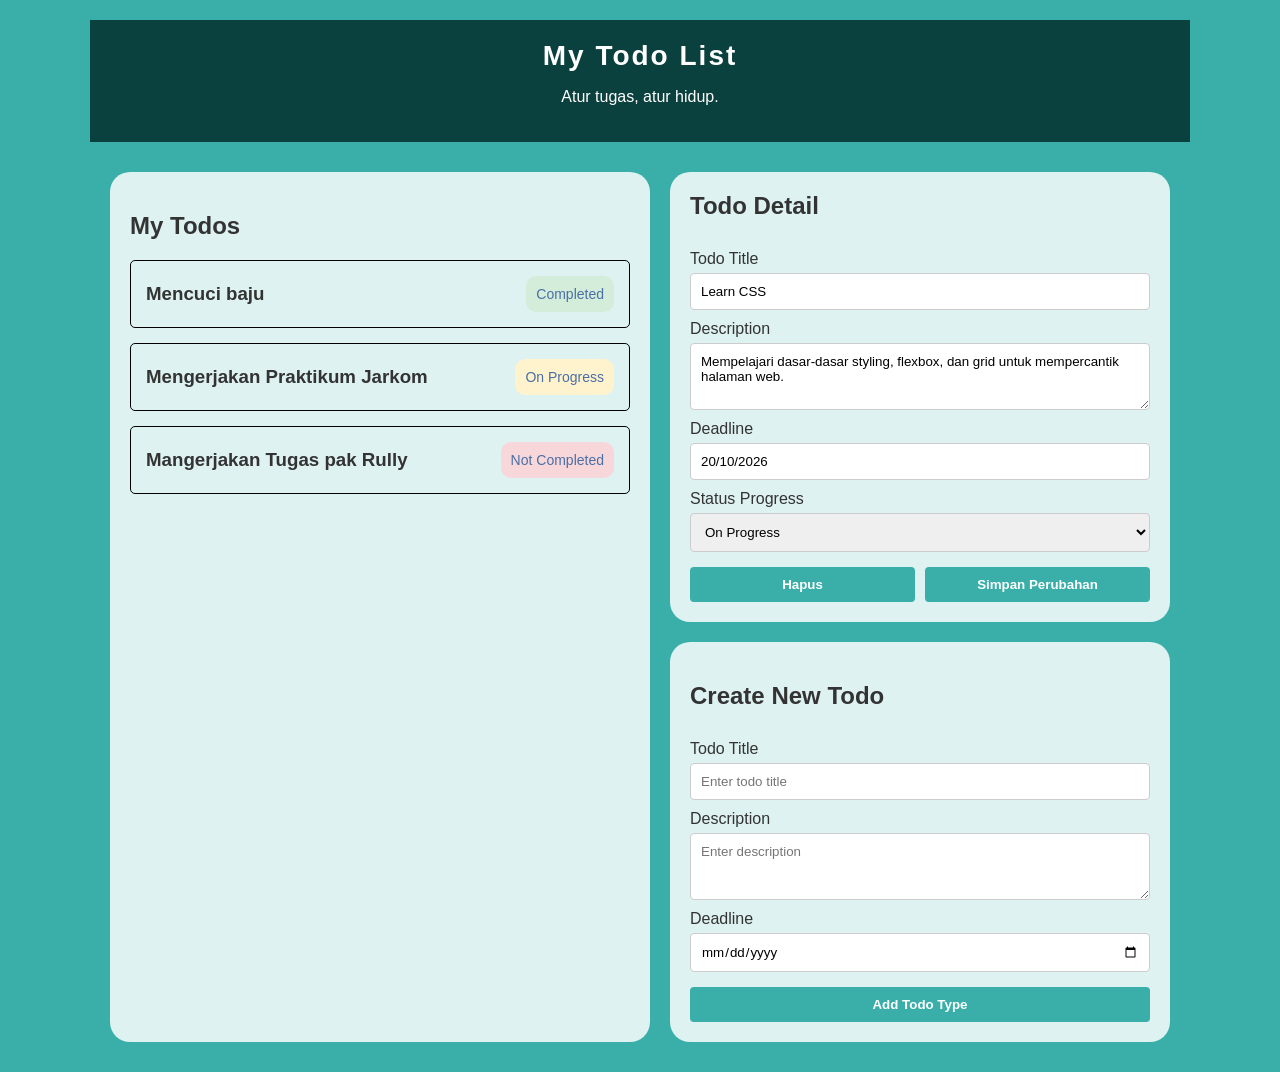
==== index.html @ be854b9b "First Commit" ====
<!DOCTYPE html>
<html lang="en">
<head>
    <meta charset="UTF-8">
    <meta name="viewport" content="width=device-width, initial-scale=1.0">
    <title>Todo App</title>
    <link rel="stylesheet" href="style.css">
</head>
<body>

    <header>
        <h1>My Todo List</h1>
        <p>Atur tugas, atur hidup.</p>
        <div class="header-line"></div>
    </header>

    <main class="container">

        <section class="todo-panel">
            <h2>My Todos</h2>

            <div class="todo-item">
                <h3>Mencuci baju</h3>
                <span class="completed">Completed</span>
            </div>
            
            <div class="todo-item">
                <h3>Mengerjakan Praktikum Jarkom</h3>
                <span class="progress">On Progress</span>
            </div>
            
            <div class="todo-item">
                <h3>Mangerjakan Tugas pak Rully</h3>
                <span class="not-started">Not Completed</span>
            </div>
        </section>
        
        <div class="right-column">
            
            <aside class="detail-panel">
                <h2>Todo Detail</h2>

                <form>
                    <label for="detail-title">Todo Title</label>
                    <input type="text" id="detail-title" value="Learn CSS" readonly>

                    <label for="detail-description">Description</label>
                    <textarea id="detail-description" rows="3" readonly>Mempelajari dasar-dasar styling, flexbox, dan grid untuk mempercantik halaman web.</textarea>
                    
                    <label for="detail-deadline">Deadline</label>
                    <input type="text" id="detail-deadline" value="20/10/2026" readonly>

                    <label for="detail-status">Status Progress</label>
                    <select id="detail-status">
                        <option value="not-started">Belum Selesai</option>
                        <option value="progress" selected>On Progress</option>
                        <option value="completed">Selesai</option>
                    </select>

                    <div class="button-group">
                        <button type="button" class="btn">Hapus</button>
                        <button type="button" class="btn">Simpan Perubahan</button>
                    </div>
                </form>
            </aside>

            <aside class="create-panel">
                <h2>Create New Todo</h2>

                <form>
                    <label for="new-title">Todo Title</label>
                    <input type="text" id="new-title" placeholder="Enter todo title">

                    <label for="new-description">Description</label>
                    <textarea id="new-description" rows="3" placeholder="Enter description"></textarea>

                    <label for="new-deadline">Deadline</label>
                    <input type="date" id="new-deadline">

                     <div class="button-group">
                        <button type="button" class="btn">Add Todo Type</button>
                    </div>
                </form>
            </aside>

        </div>

    </main>

</body>
</html>
---- style.css ----
* {
    box-sizing: border-box;
}

body {
    font-family: Arial, sans-serif;
    margin: 0;
    background-color: #3aafa9;
    color: #333;
}

header {
    background-color: #0a403d; 
    color: white;
    text-align: center;
    padding: 20px;
    max-width: 1100px; 
    margin: 20px auto 0 auto;

}

header h1 {
    margin: 0;
    font-size: 28px;
    letter-spacing: 2px;
}

.container {
    display: flex;
    gap: 20px;
    max-width: 1100px;
    margin: 30px auto;
    padding: 0 20px;
}

.todo-panel {
    flex: 1;
    background-color: #def2f1;
    padding: 20px;
    border-radius: 20px;
}

.todo-item {
    display: flex;
    justify-content: space-between;
    align-items: center;
    
    border: 1px solid #000;
    padding: 15px;
    margin-bottom: 15px;
    border-radius: 5px;
}

.todo-item h3 {
    margin: 0;
}

.todo-item span {
    color: #4a6fa5;
    font-size: 14px;
}

.completed {
    background-color: #d4edda;
    color: #218838;
    padding: 10px;
    border-radius: 10px;
}

.progress {
    background-color: #fff3cd;
    color: #856404;
    padding: 10px;
    border-radius: 10px;
}

.not-started {
    background-color: #f8d7da;
    color: #721c24;
    padding: 10px;
    border-radius: 10px;
}

.right-column {
    flex: 1;
    display: flex;
    flex-direction: column;
    gap: 20px; 
}

.right-column .detail-panel,
.right-column .create-panel {
    width: 100%;
}

.create-panel {
    flex: 1;
    background-color: #def2f1;
    padding: 20px;
    border-radius: 20px;
}

.detail-panel {
    flex: 1;
    background-color: #def2f1;
    padding: 20px;
    border-radius: 20px;
}

.detail-panel h2 {
    margin-top: 0;
}

form {
    display: flex;
    flex-direction: column;
}

label {
    margin-top: 10px;
    margin-bottom: 5px;
}

input,
textarea,
select {
    padding: 10px;
    border: 1px solid #ccc;
    border-radius: 4px;
    font-family: Arial, sans-serif;
}

.button-group {
    display: flex;
    gap: 10px; 
    justify-content: flex-end; 
    margin-top: 15px;
}

.button-group button {
    margin-top: 0; 
    flex: 1; 
}

.btn {
    background-color: #3aafa9; 
    color: white;
    border: none;
    padding: 10px;
    border-radius: 4px;
    cursor: pointer;
    font-weight: bold;
}


.btn:hover {
    background-color: #365580;
}





@media (max-width: 768px) {
    .container {
        flex-direction: column;
    }

    .todo-panel,
    .right-column,
    .detail-panel,
    .create-panel {
        width: 100%;
    }
}
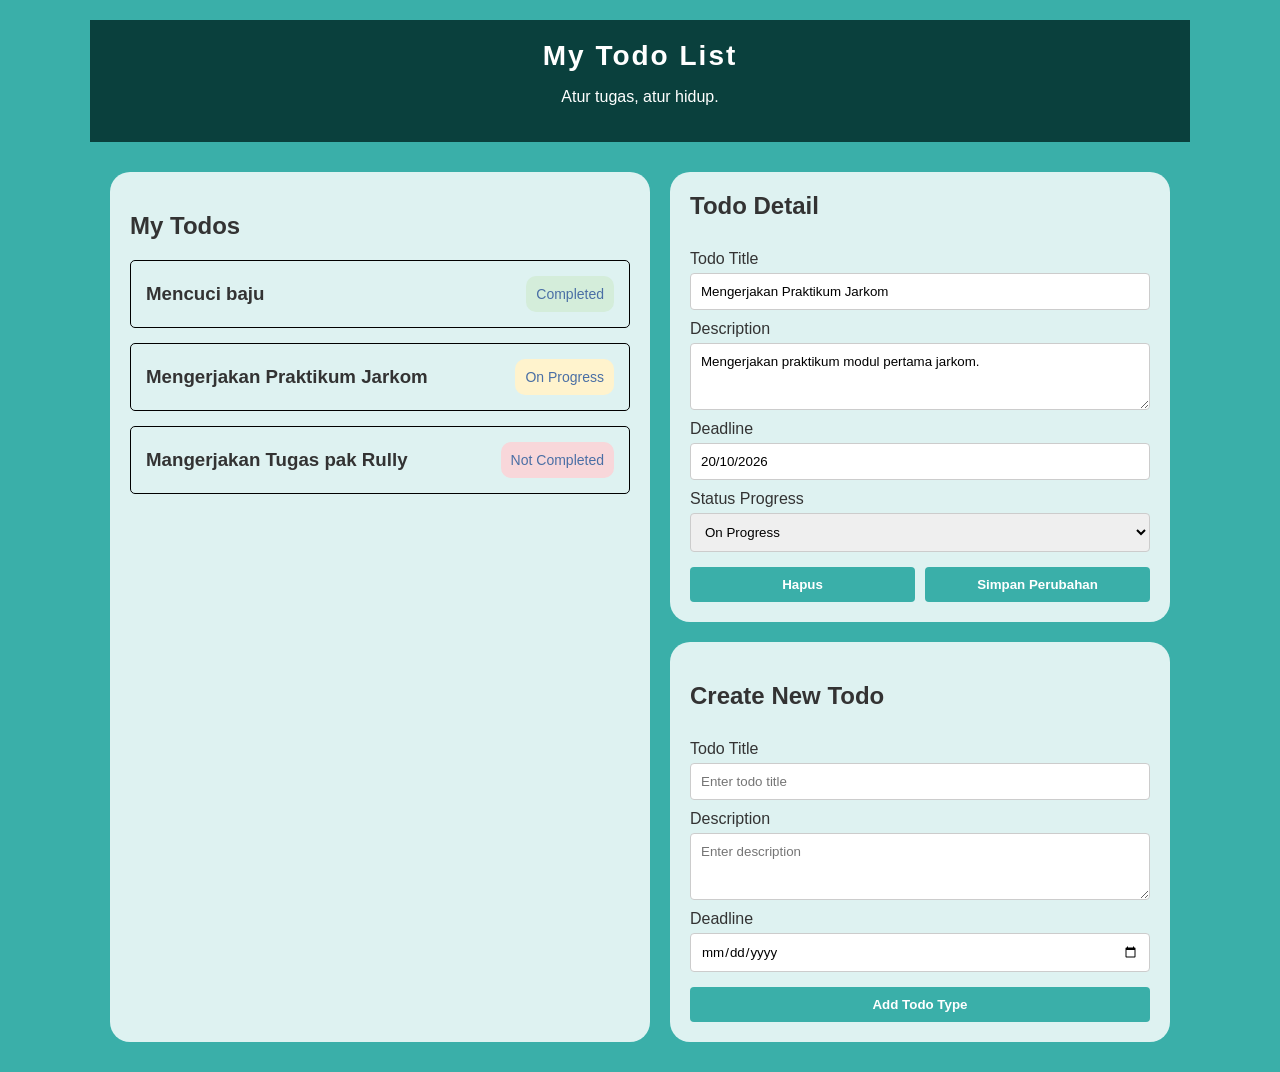
==== commit 5d11facb: "Second Commit" ====
--- a/index.html
+++ b/index.html
@@ -42,10 +42,10 @@
 
                 <form>
                     <label for="detail-title">Todo Title</label>
-                    <input type="text" id="detail-title" value="Learn CSS" readonly>
+                    <input type="text" id="detail-title" value="Mengerjakan Praktikum Jarkom" readonly>
 
                     <label for="detail-description">Description</label>
-                    <textarea id="detail-description" rows="3" readonly>Mempelajari dasar-dasar styling, flexbox, dan grid untuk mempercantik halaman web.</textarea>
+                    <textarea id="detail-description" rows="3" readonly>Mengerjakan praktikum modul pertama jarkom.</textarea>
                     
                     <label for="detail-deadline">Deadline</label>
                     <input type="text" id="detail-deadline" value="20/10/2026" readonly>
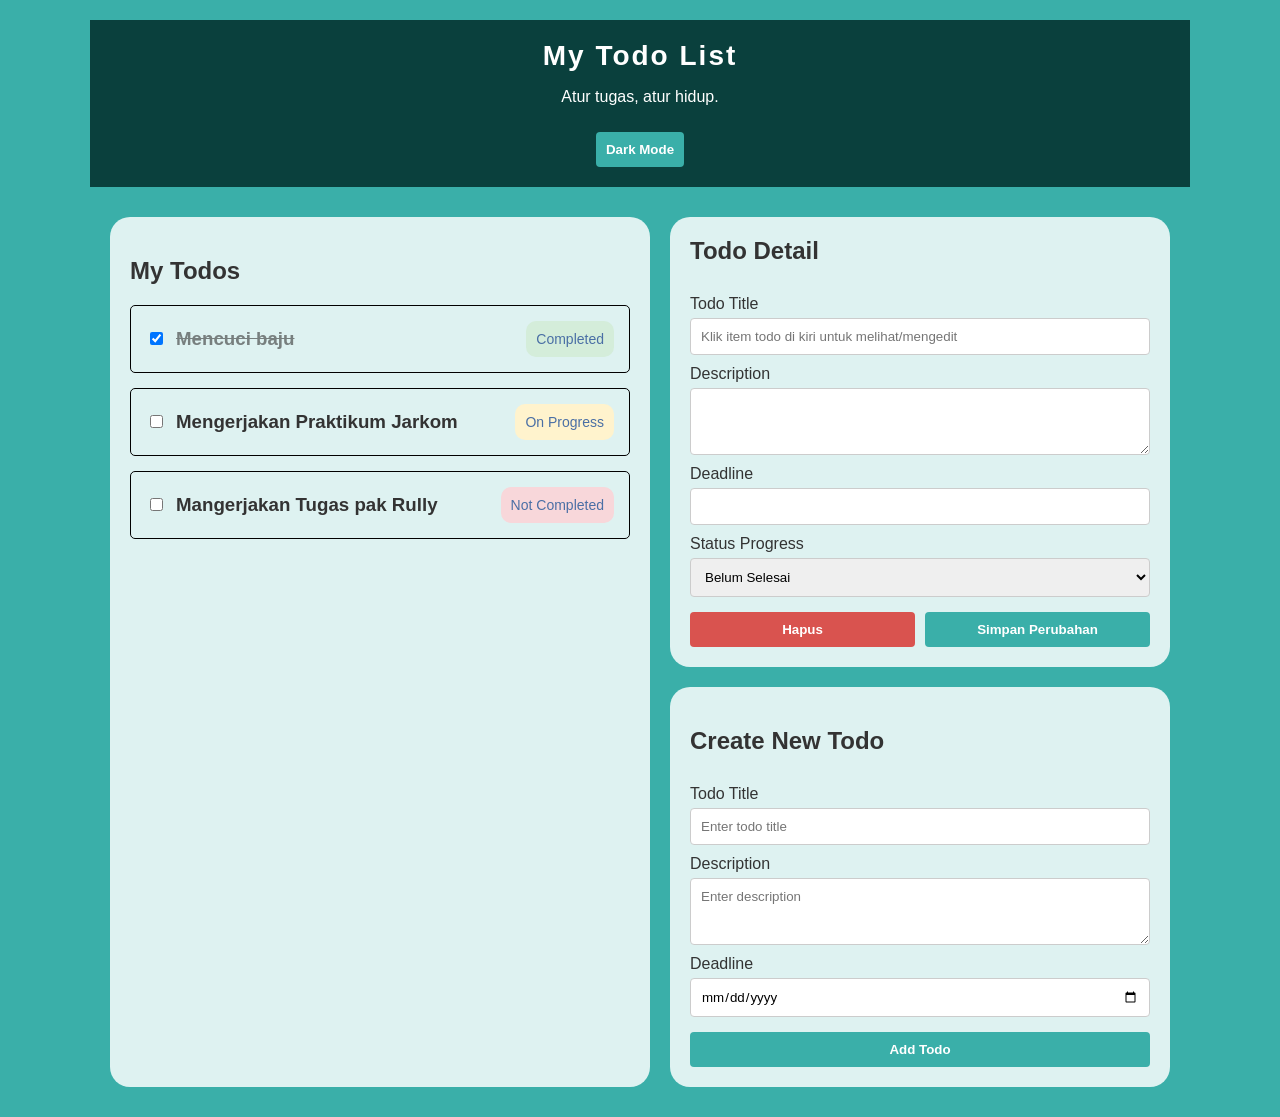
==== commit babe8424: "update css" ====
--- a/index.html
+++ b/index.html
@@ -11,6 +11,7 @@
     <header>
         <h1>My Todo List</h1>
         <p>Atur tugas, atur hidup.</p>
+        <button id="theme-toggle" class="btn" style="margin-top: 10px;"> Dark Mode</button>
         <div class="header-line"></div>
     </header>
 
@@ -19,20 +20,7 @@
         <section class="todo-panel">
             <h2>My Todos</h2>
 
-            <div class="todo-item">
-                <h3>Mencuci baju</h3>
-                <span class="completed">Completed</span>
-            </div>
-            
-            <div class="todo-item">
-                <h3>Mengerjakan Praktikum Jarkom</h3>
-                <span class="progress">On Progress</span>
-            </div>
-            
-            <div class="todo-item">
-                <h3>Mangerjakan Tugas pak Rully</h3>
-                <span class="not-started">Not Completed</span>
-            </div>
+            <div id="todo-container"></div>
         </section>
         
         <div class="right-column">
@@ -40,26 +28,26 @@
             <aside class="detail-panel">
                 <h2>Todo Detail</h2>
 
-                <form>
+                <form id="detail-form">
                     <label for="detail-title">Todo Title</label>
-                    <input type="text" id="detail-title" value="Mengerjakan Praktikum Jarkom" readonly>
+                    <input type="text" id="detail-title" readonly placeholder="Klik item todo di kiri untuk melihat/mengedit">
 
                     <label for="detail-description">Description</label>
-                    <textarea id="detail-description" rows="3" readonly>Mengerjakan praktikum modul pertama jarkom.</textarea>
+                    <textarea id="detail-description" rows="3" readonly></textarea>
                     
                     <label for="detail-deadline">Deadline</label>
-                    <input type="text" id="detail-deadline" value="20/10/2026" readonly>
+                    <input type="text" id="detail-deadline" readonly>
 
                     <label for="detail-status">Status Progress</label>
                     <select id="detail-status">
                         <option value="not-started">Belum Selesai</option>
-                        <option value="progress" selected>On Progress</option>
+                        <option value="progress">On Progress</option>
                         <option value="completed">Selesai</option>
                     </select>
 
                     <div class="button-group">
-                        <button type="button" class="btn">Hapus</button>
-                        <button type="button" class="btn">Simpan Perubahan</button>
+                        <button type="button" id="btn-delete-detail" class="btn btn-delete">Hapus</button>
+                        <button type="button" id="btn-save-detail" class="btn">Simpan Perubahan</button>
                     </div>
                 </form>
             </aside>
@@ -67,9 +55,9 @@
             <aside class="create-panel">
                 <h2>Create New Todo</h2>
 
-                <form>
+                <form id="create-todo-form">
                     <label for="new-title">Todo Title</label>
-                    <input type="text" id="new-title" placeholder="Enter todo title">
+                    <input type="text" id="new-title" placeholder="Enter todo title" required>
 
                     <label for="new-description">Description</label>
                     <textarea id="new-description" rows="3" placeholder="Enter description"></textarea>
@@ -78,7 +66,7 @@
                     <input type="date" id="new-deadline">
 
                      <div class="button-group">
-                        <button type="button" class="btn">Add Todo Type</button>
+                        <button type="submit" class="btn">Add Todo</button>
                     </div>
                 </form>
             </aside>
@@ -87,5 +75,6 @@
 
     </main>
 
+    <script src="index.js"></script>
 </body>
 </html>
--- a/style.css
+++ b/style.css
@@ -172,4 +172,45 @@
     .create-panel {
         width: 100%;
     }
+}
+.btn-sm {
+    padding: 5px 10px;
+    font-size: 12px;
+}
+
+.btn-delete {
+    background-color: #d9534f;
+}
+
+.btn-delete:hover {
+    background-color: #c9302c;
+}
+
+body.dark-mode {
+    background-color: #1a202c;
+    color: #e2e8f0;
+}
+
+body.dark-mode header {
+    background-color: #0f172a;
+}
+
+body.dark-mode .todo-panel,
+body.dark-mode .detail-panel,
+body.dark-mode .create-panel {
+    background-color: #2d3748;
+    color: #f7fafc;
+}
+
+body.dark-mode .todo-item {
+    border-color: #4a5568;
+    background-color: #1a202c;
+}
+
+body.dark-mode input,
+body.dark-mode textarea,
+body.dark-mode select {
+    background-color: #1a202c;
+    color: #ffffff;
+    border-color: #4a5568;
 }
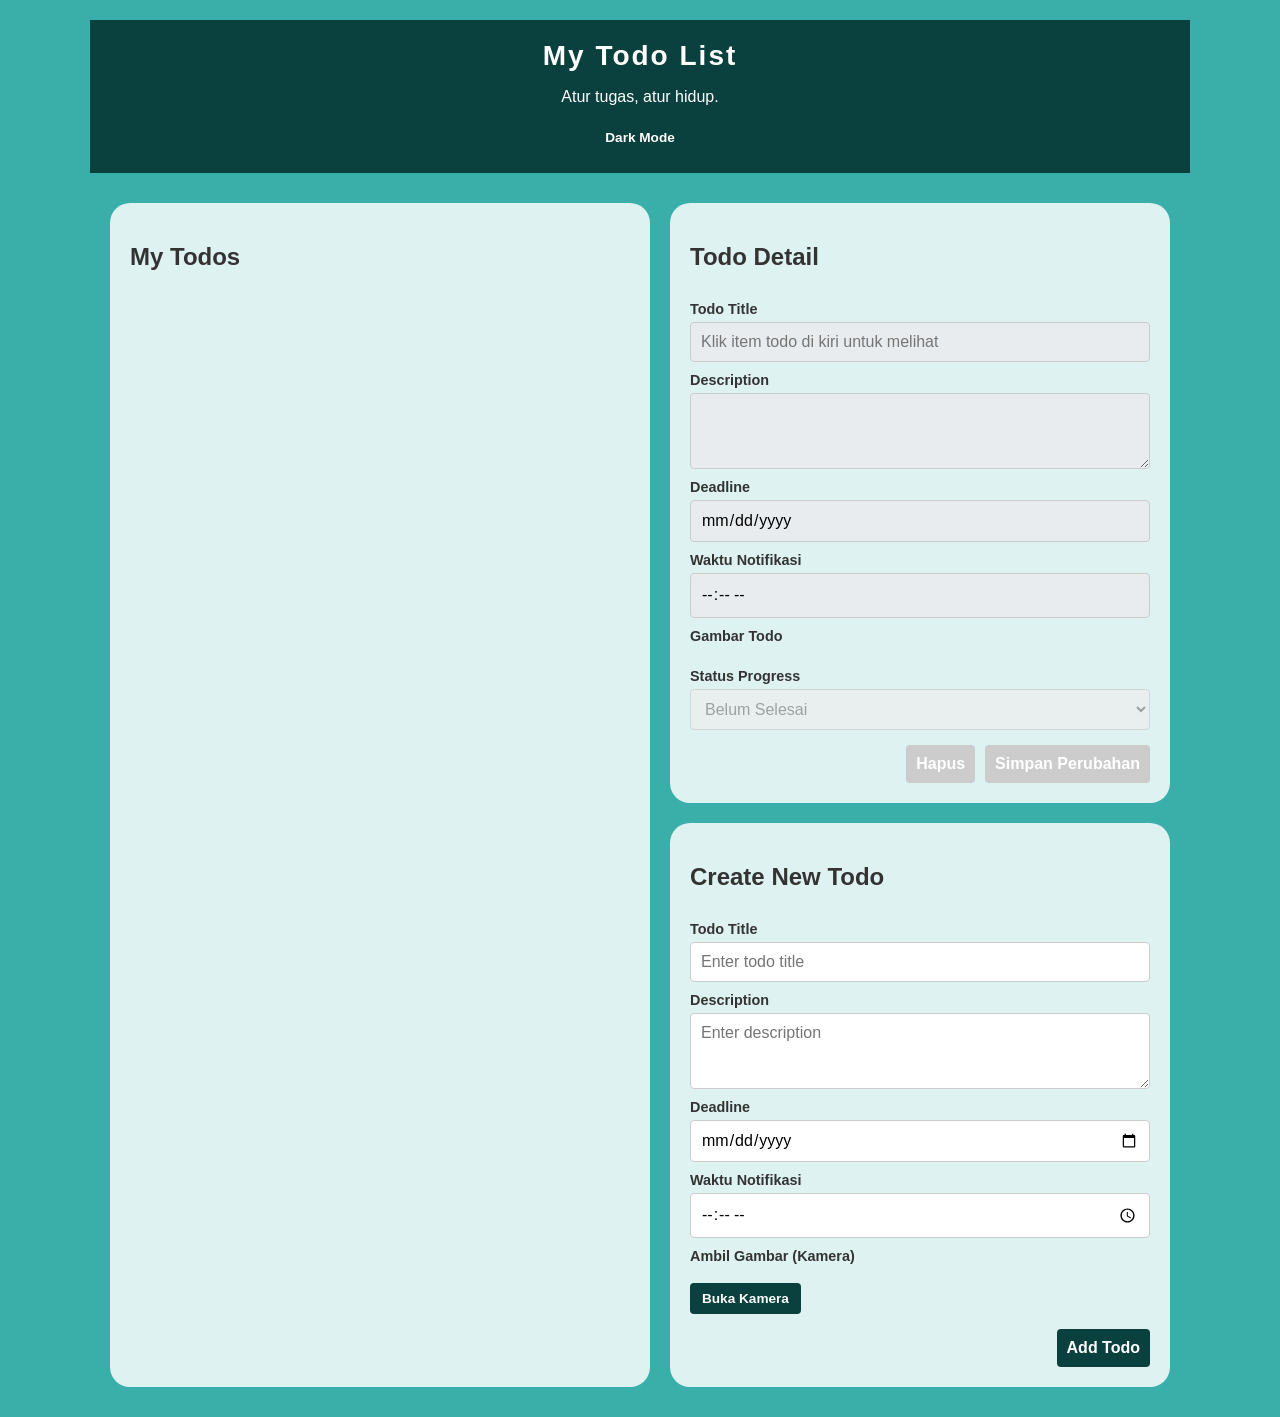
==== commit 2b166882: "task 3" ====
--- a/index.html
+++ b/index.html
@@ -1,63 +1,64 @@
 <!DOCTYPE html>
-<html lang="en">
+<html lang="id">
 <head>
     <meta charset="UTF-8">
     <meta name="viewport" content="width=device-width, initial-scale=1.0">
     <title>Todo App</title>
     <link rel="stylesheet" href="style.css">
+    <meta name="theme-color" content="#0a403d">
 </head>
 <body>
-
     <header>
         <h1>My Todo List</h1>
         <p>Atur tugas, atur hidup.</p>
-        <button id="theme-toggle" class="btn" style="margin-top: 10px;"> Dark Mode</button>
+        <button id="theme-toggle" class="btn btn-sm" aria-label="Ubah tema gelap atau terang"> Dark Mode</button>
         <div class="header-line"></div>
     </header>
 
-    <main class="container">
-
-        <section class="todo-panel">
-            <h2>My Todos</h2>
-
-            <div id="todo-container"></div>
+    <main id="main-content" class="container" tabindex="-1">
+        <section class="todo-panel" aria-labelledby="todo-heading">
+            <h2 id="todo-heading">My Todos</h2>
+            <div id="todo-container" aria-live="polite" role="list"></div>
         </section>
         
         <div class="right-column">
-            
-            <aside class="detail-panel">
-                <h2>Todo Detail</h2>
-
+            <aside class="detail-panel" aria-labelledby="detail-heading">
+                <h2 id="detail-heading">Todo Detail</h2>
                 <form id="detail-form">
                     <label for="detail-title">Todo Title</label>
-                    <input type="text" id="detail-title" readonly placeholder="Klik item todo di kiri untuk melihat/mengedit">
+                    <input type="text" id="detail-title" readonly placeholder="Klik item todo di kiri untuk melihat">
 
                     <label for="detail-description">Description</label>
                     <textarea id="detail-description" rows="3" readonly></textarea>
                     
                     <label for="detail-deadline">Deadline</label>
-                    <input type="text" id="detail-deadline" readonly>
+                    <input type="date" id="detail-deadline" readonly>
+
+                    <label for="detail-notif-time">Waktu Notifikasi</label>
+                    <input type="time" id="detail-notif-time" readonly>
+
+                    <p style="margin-top: 10px; font-weight: bold; font-size: 0.9rem;">Gambar Todo</p>
+                    <img id="detail-image-preview" src="" alt="Preview gambar detail todo" style="display: none; max-width: 100%; border-radius: 5px;">
 
                     <label for="detail-status">Status Progress</label>
-                    <select id="detail-status">
+                    <select id="detail-status" disabled>
                         <option value="not-started">Belum Selesai</option>
                         <option value="progress">On Progress</option>
                         <option value="completed">Selesai</option>
                     </select>
 
                     <div class="button-group">
-                        <button type="button" id="btn-delete-detail" class="btn btn-delete">Hapus</button>
-                        <button type="button" id="btn-save-detail" class="btn">Simpan Perubahan</button>
+                        <button type="button" id="btn-delete-detail" class="btn btn-delete" disabled aria-label="Hapus Todo">Hapus</button>
+                        <button type="button" id="btn-save-detail" class="btn" disabled aria-label="Simpan perubahan detail Todo">Simpan Perubahan</button>
                     </div>
                 </form>
             </aside>
 
-            <aside class="create-panel">
-                <h2>Create New Todo</h2>
-
+            <aside class="create-panel" aria-labelledby="create-heading">
+                <h2 id="create-heading">Create New Todo</h2>
                 <form id="create-todo-form">
                     <label for="new-title">Todo Title</label>
-                    <input type="text" id="new-title" placeholder="Enter todo title" required>
+                    <input type="text" id="new-title" placeholder="Enter todo title" required aria-required="true">
 
                     <label for="new-description">Description</label>
                     <textarea id="new-description" rows="3" placeholder="Enter description"></textarea>
@@ -65,16 +66,28 @@
                     <label for="new-deadline">Deadline</label>
                     <input type="date" id="new-deadline">
 
+                    <label for="new-notif-time">Waktu Notifikasi</label>
+                    <input type="time" id="new-notif-time">
+
+                    <!-- Media Capture API Section -->
+                    <p style="margin-top: 10px; font-weight: bold; font-size: 0.9rem;">Ambil Gambar (Kamera)</p>
+                    <video id="camera-video" width="100%" autoplay playsinline style="display: none; background: #000; border-radius:5px;"></video>
+                    <canvas id="camera-canvas" style="display: none; width: 100%;"></canvas>
+                    <img id="new-image-preview" src="" alt="Hasil tangkapan kamera" style="display: none; margin-top: 10px; max-width: 100%; border-radius: 5px;">
+                    
+                    <div class="button-group" style="margin-top: 5px; justify-content: flex-start;">
+                        <button type="button" id="btn-start-camera" class="btn btn-sm">Buka Kamera</button>
+                        <button type="button" id="btn-take-photo" class="btn btn-sm" style="display:none;">Jepret Foto</button>
+                    </div>
+                    <input type="hidden" id="new-image-data">
+
                      <div class="button-group">
-                        <button type="submit" class="btn">Add Todo</button>
+                        <button type="submit" class="btn" aria-label="Tambah Todo Baru">Add Todo</button>
                     </div>
                 </form>
             </aside>
-
         </div>
-
     </main>
-
     <script src="index.js"></script>
 </body>
 </html>
--- a/style.css
+++ b/style.css
@@ -1,12 +1,17 @@
-* {
-    box-sizing: border-box;
-}
+* { box-sizing: border-box; }
 
 body {
     font-family: Arial, sans-serif;
     margin: 0;
     background-color: #3aafa9;
     color: #333;
+    transition: background-color 0.3s, color 0.3s;
+    font-size: 1rem;
+}
+
+*:focus-visible {
+    outline: 3px solid #000;
+    outline-offset: 2px;
 }
 
 header {
@@ -16,201 +21,52 @@
     padding: 20px;
     max-width: 1100px; 
     margin: 20px auto 0 auto;
-
 }
 
-header h1 {
-    margin: 0;
-    font-size: 28px;
-    letter-spacing: 2px;
-}
+header h1 { margin: 0; font-size: 1.75rem; letter-spacing: 2px; }
 
-.container {
-    display: flex;
-    gap: 20px;
-    max-width: 1100px;
-    margin: 30px auto;
-    padding: 0 20px;
-}
+.container { display: flex; gap: 20px; max-width: 1100px; margin: 30px auto; padding: 0 20px; }
 
-.todo-panel {
-    flex: 1;
-    background-color: #def2f1;
-    padding: 20px;
-    border-radius: 20px;
-}
+.todo-panel, .detail-panel, .create-panel { background-color: #def2f1; padding: 20px; border-radius: 20px; }
+.todo-panel { flex: 1; }
+.right-column { flex: 1; display: flex; flex-direction: column; gap: 20px; }
 
 .todo-item {
-    display: flex;
-    justify-content: space-between;
-    align-items: center;
-    
-    border: 1px solid #000;
-    padding: 15px;
-    margin-bottom: 15px;
-    border-radius: 5px;
+    display: flex; justify-content: space-between; align-items: center;
+    border: 1px solid #000; padding: 15px; margin-bottom: 15px; border-radius: 5px;
+    cursor: pointer; transition: background-color 0.2s;
 }
+.todo-item:hover, .todo-item:focus { background-color: #c9e8e6; }
+.todo-item.selected-item { border: 2px solid #0a403d; background-color: #c9e8e6; }
+.todo-item h3 { margin: 0; font-size: 1.1rem; }
+.todo-item span { font-size: 0.875rem; font-weight: bold; }
 
-.todo-item h3 {
-    margin: 0;
+.completed { background-color: #d4edda; color: #155724; padding: 10px; border-radius: 10px; }
+.progress { background-color: #fff3cd; color: #856404; padding: 10px; border-radius: 10px; }
+.not-started { background-color: #f8d7da; color: #721c24; padding: 10px; border-radius: 10px; }
+
+form { display: flex; flex-direction: column; }
+label { margin-top: 10px; margin-bottom: 5px; font-weight: bold; font-size: 0.9rem; }
+input, textarea, select { padding: 10px; border: 1px solid #ccc; border-radius: 4px; font-family: inherit; font-size: 1rem; }
+input:read-only, textarea:read-only { background-color: #e9ecef; }
+
+.button-group { display: flex; gap: 10px; justify-content: flex-end; margin-top: 15px; }
+.btn {
+    background-color: #0a403d; color: white; border: none; padding: 10px; border-radius: 4px;
+    cursor: pointer; font-weight: bold; font-size: 1rem;
 }
+.btn:hover { background-color: #1b6360; }
+.btn-sm { padding: 8px 12px; font-size: 0.85rem; }
+.btn-delete { background-color: #d9534f; }
+.btn-delete:hover { background-color: #c9302c; }
+.btn:disabled { background-color: #ccc; cursor: not-allowed; }
 
-.todo-item span {
-    color: #4a6fa5;
-    font-size: 14px;
-}
+@media (max-width: 768px) { .container { flex-direction: column; } }
 
-.completed {
-    background-color: #d4edda;
-    color: #218838;
-    padding: 10px;
-    border-radius: 10px;
-}
-
-.progress {
-    background-color: #fff3cd;
-    color: #856404;
-    padding: 10px;
-    border-radius: 10px;
-}
-
-.not-started {
-    background-color: #f8d7da;
-    color: #721c24;
-    padding: 10px;
-    border-radius: 10px;
-}
-
-.right-column {
-    flex: 1;
-    display: flex;
-    flex-direction: column;
-    gap: 20px; 
-}
-
-.right-column .detail-panel,
-.right-column .create-panel {
-    width: 100%;
-}
-
-.create-panel {
-    flex: 1;
-    background-color: #def2f1;
-    padding: 20px;
-    border-radius: 20px;
-}
-
-.detail-panel {
-    flex: 1;
-    background-color: #def2f1;
-    padding: 20px;
-    border-radius: 20px;
-}
-
-.detail-panel h2 {
-    margin-top: 0;
-}
-
-form {
-    display: flex;
-    flex-direction: column;
-}
-
-label {
-    margin-top: 10px;
-    margin-bottom: 5px;
-}
-
-input,
-textarea,
-select {
-    padding: 10px;
-    border: 1px solid #ccc;
-    border-radius: 4px;
-    font-family: Arial, sans-serif;
-}
-
-.button-group {
-    display: flex;
-    gap: 10px; 
-    justify-content: flex-end; 
-    margin-top: 15px;
-}
-
-.button-group button {
-    margin-top: 0; 
-    flex: 1; 
-}
-
-.btn {
-    background-color: #3aafa9; 
-    color: white;
-    border: none;
-    padding: 10px;
-    border-radius: 4px;
-    cursor: pointer;
-    font-weight: bold;
-}
-
-
-.btn:hover {
-    background-color: #365580;
-}
-
-
-
-
-
-@media (max-width: 768px) {
-    .container {
-        flex-direction: column;
-    }
-
-    .todo-panel,
-    .right-column,
-    .detail-panel,
-    .create-panel {
-        width: 100%;
-    }
-}
-.btn-sm {
-    padding: 5px 10px;
-    font-size: 12px;
-}
-
-.btn-delete {
-    background-color: #d9534f;
-}
-
-.btn-delete:hover {
-    background-color: #c9302c;
-}
-
-body.dark-mode {
-    background-color: #1a202c;
-    color: #e2e8f0;
-}
-
-body.dark-mode header {
-    background-color: #0f172a;
-}
-
-body.dark-mode .todo-panel,
-body.dark-mode .detail-panel,
-body.dark-mode .create-panel {
-    background-color: #2d3748;
-    color: #f7fafc;
-}
-
-body.dark-mode .todo-item {
-    border-color: #4a5568;
-    background-color: #1a202c;
-}
-
-body.dark-mode input,
-body.dark-mode textarea,
-body.dark-mode select {
-    background-color: #1a202c;
-    color: #ffffff;
-    border-color: #4a5568;
-}+body.dark-mode { background-color: #1a202c; color: #e2e8f0; }
+body.dark-mode header { background-color: #0f172a; }
+body.dark-mode .todo-panel, body.dark-mode .detail-panel, body.dark-mode .create-panel { background-color: #2d3748; color: #f7fafc; }
+body.dark-mode .todo-item { border-color: #4a5568; background-color: #1a202c; }
+body.dark-mode input, body.dark-mode textarea, body.dark-mode select { background-color: #1a202c; color: #ffffff; border-color: #4a5568; }
+body.dark-mode .btn { background-color: #3182ce; }
+body.dark-mode *:focus-visible { outline-color: #63b3ed; }
